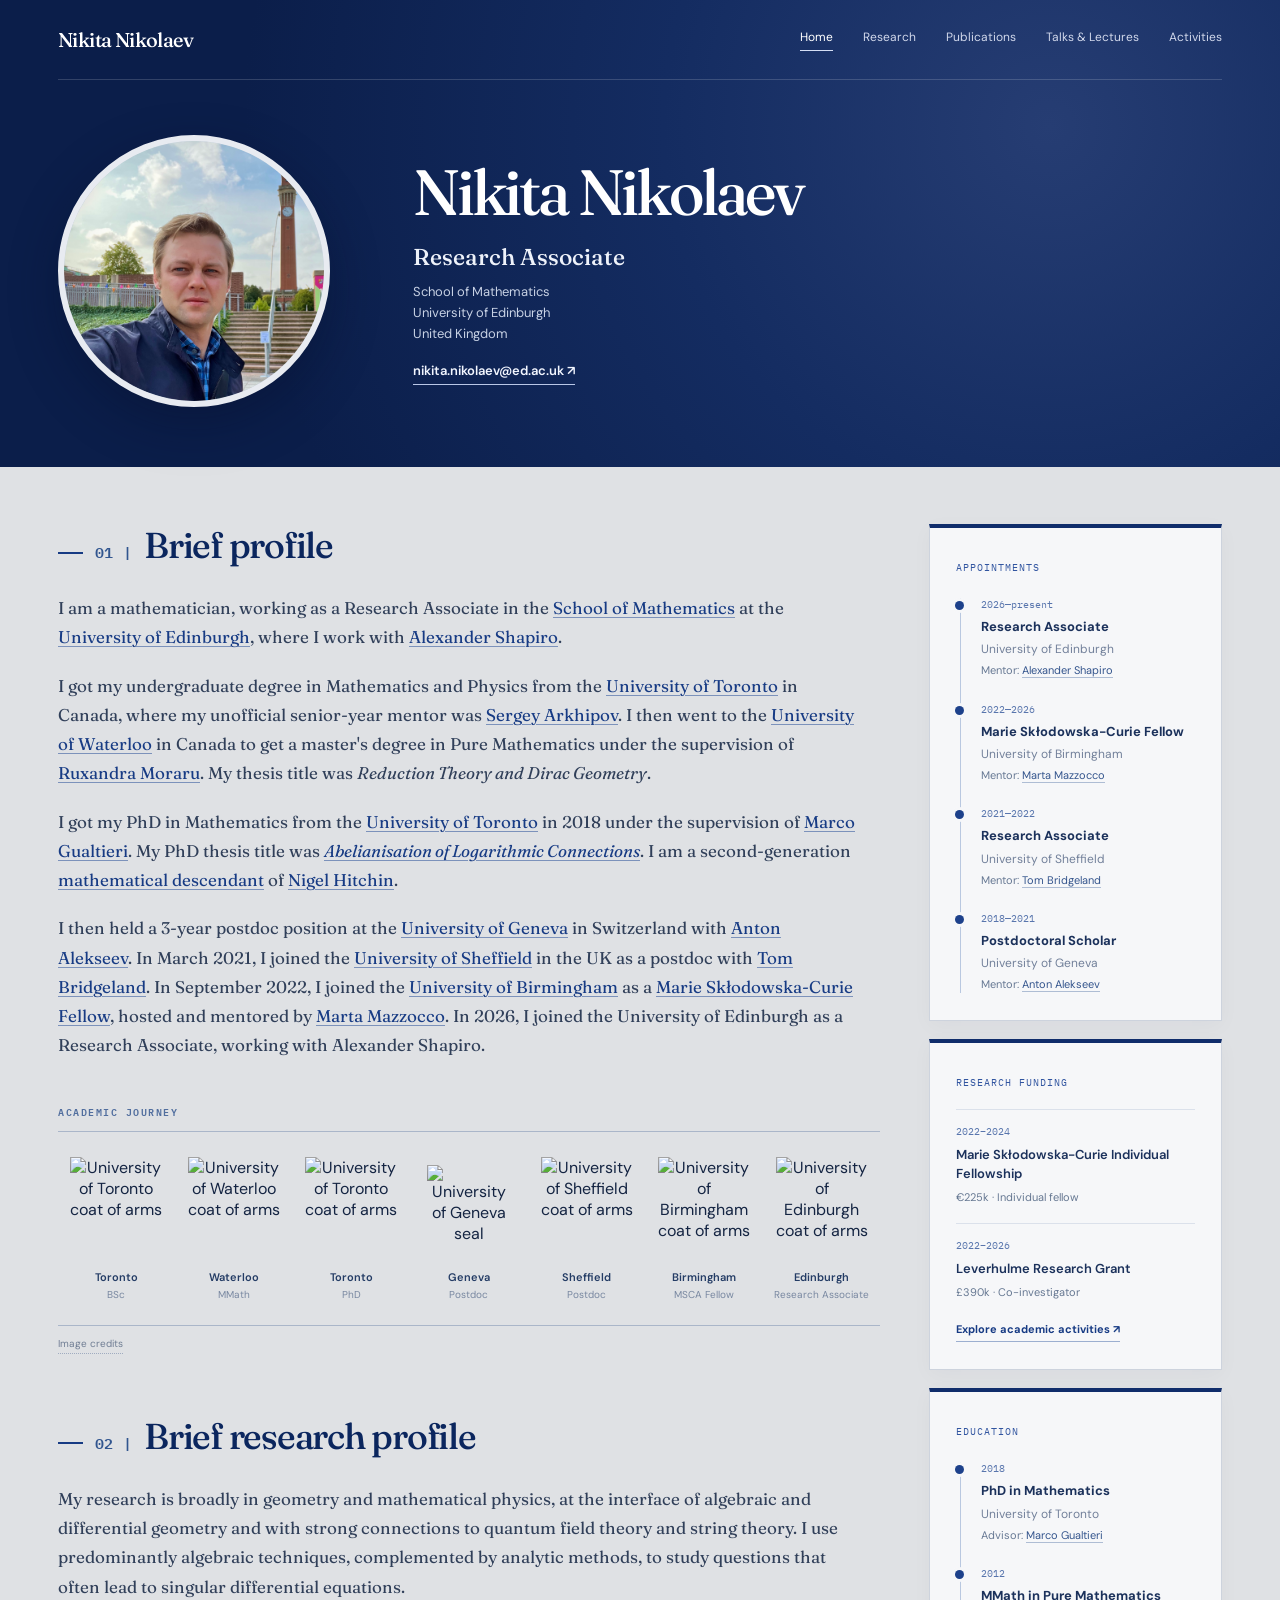
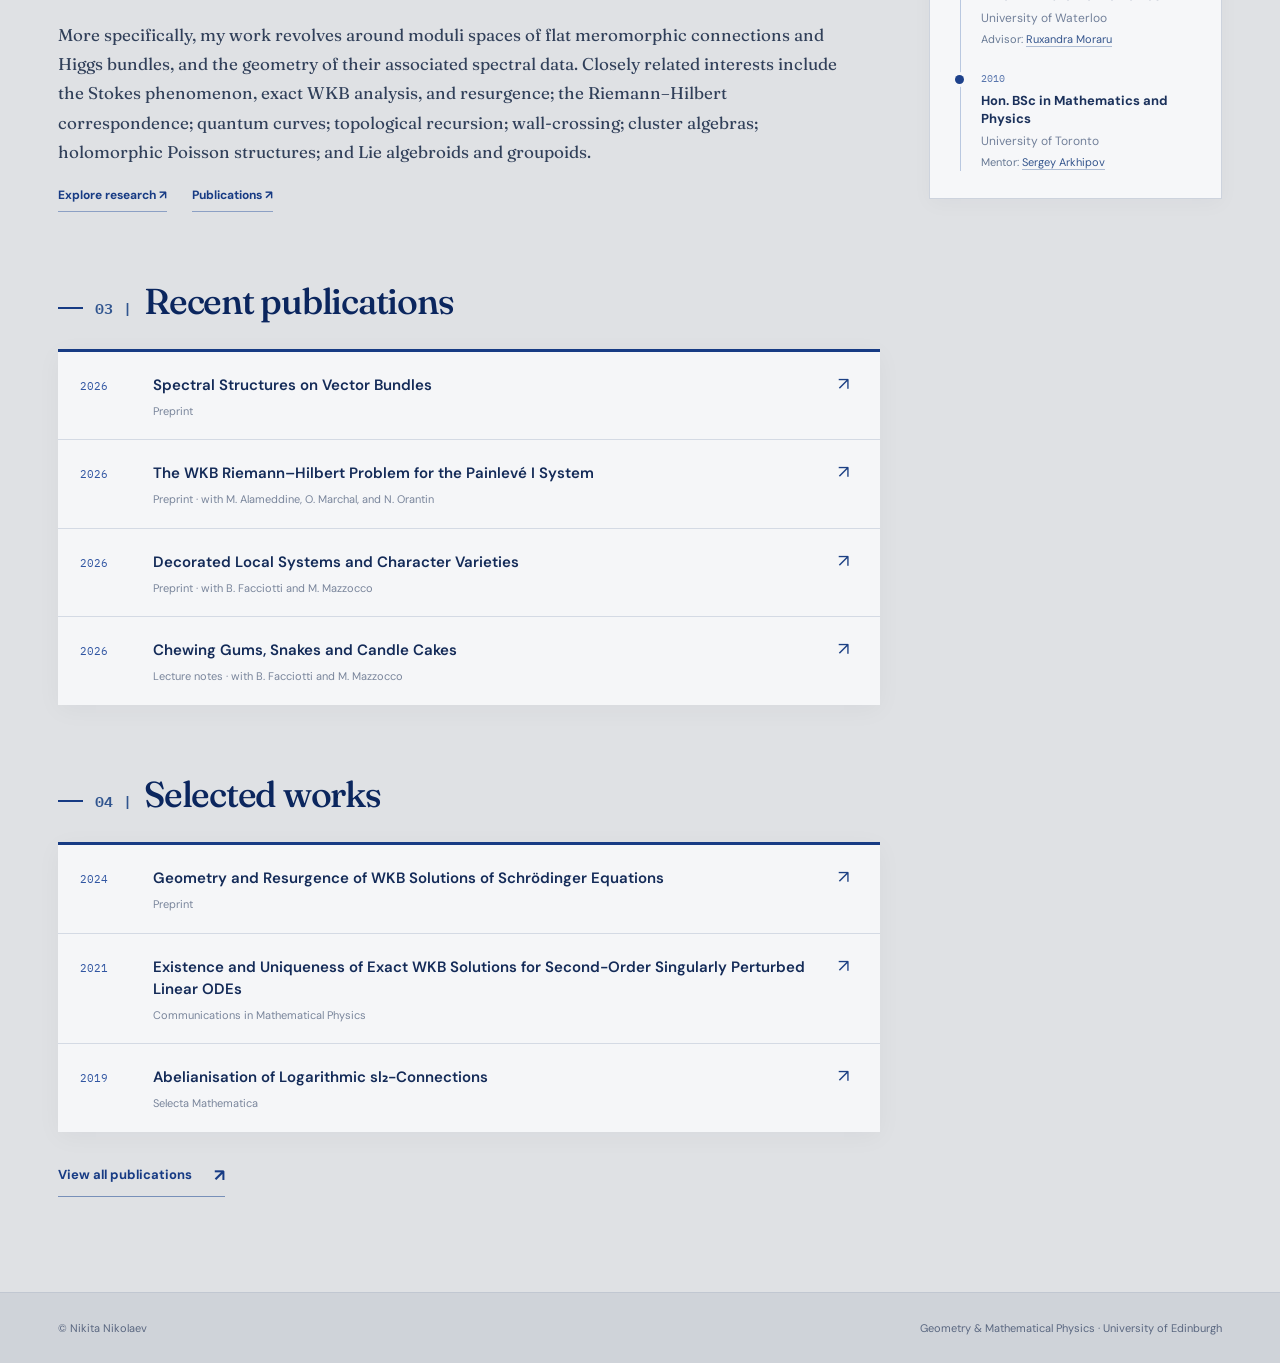
==== index.html @ dee27b9a "Publish academic website" ====
<!doctype html>
<html lang="en">
<head>
  <meta charset="utf-8">
  <meta name="viewport" content="width=device-width, initial-scale=1">
  <meta name="color-scheme" content="light">
  <title>Nikita Nikolaev — Mathematician</title>
  <meta name="description" content="Academic website of Nikita Nikolaev, mathematician at the University of Edinburgh. Research in geometry and mathematical physics.">
  <link rel="preconnect" href="https://fonts.googleapis.com">
  <link rel="preconnect" href="https://fonts.gstatic.com" crossorigin>
  <link href="https://fonts.googleapis.com/css2?family=DM+Sans:wght@400;500;600;700&family=Fraunces:opsz,wght@9..144,400;9..144,500;9..144,600&family=IBM+Plex+Mono:wght@400;500;700&family=Manrope:wght@400;500;600;700;800&display=swap" rel="stylesheet">
  <link rel="stylesheet" href="style.css">
</head>
<body>
  <main class="concept hybrid" id="hybrid">
    <div class="d-top">
      <div class="d-container">
        <header class="d-header">
          <a class="d-wordmark" href="index.html">Nikita Nikolaev</a>
          <nav aria-label="Main navigation">
            <a href="index.html" aria-current="page">Home</a>
            <a href="research.html">Research</a>
            <a href="publications.html">Publications</a>
            <a href="talks.html">Talks &amp; Lectures</a>
            <a href="activities.html">Activities</a>
          </nav>
        </header>
        <section class="d-hero" aria-labelledby="d-name">
          <div class="d-portrait">
            <img src="mugshot.png" alt="Portrait of Nikita Nikolaev" width="1280" height="1280">
          </div>
          <div class="d-identity">
            <h1 id="d-name">Nikita Nikolaev</h1>
            <p class="d-position">Research Associate</p>
            <div class="d-address">
              <span>School of Mathematics</span>
              <span>University of Edinburgh</span>
              <span>United Kingdom</span>
            </div>
            <a class="d-email" href="mailto:nikita.nikolaev@ed.ac.uk">nikita.nikolaev@ed.ac.uk ↗</a>
          </div>
        </section>
      </div>
    </div>
    <div class="d-container d-layout">
      <div class="d-primary">
        <section class="d-profile" id="d-profile">
          <h2 class="d-section-label d-title-label"><span class="d-title-index">01 |</span><span class="d-title-name">Brief profile</span></h2>
          <p>I am a mathematician, working as a Research Associate in the <a href="https://maths.ed.ac.uk/">School of Mathematics</a> at the <a href="https://www.ed.ac.uk/">University of Edinburgh</a>, where I work with <a href="https://sites.google.com/view/ashapiro">Alexander Shapiro</a>.</p>
          <p>I got my undergraduate degree in Mathematics and Physics from the <a href="https://www.math.toronto.edu/cms/">University of Toronto</a> in Canada, where my unofficial senior-year mentor was <a href="https://pure.au.dk/portal/en/persons/sergey-arkhipov(f30e650e-3098-4c1b-8d89-8fc51afe8250).html">Sergey Arkhipov</a>. I then went to the <a href="https://uwaterloo.ca/pure-mathematics/">University of Waterloo</a> in Canada to get a master's degree in Pure Mathematics under the supervision of <a href="https://www.math.uwaterloo.ca/~moraru/">Ruxandra Moraru</a>. My thesis title was <em>Reduction Theory and Dirac Geometry</em>.</p>
          <p>I got my PhD in Mathematics from the <a href="https://www.math.toronto.edu/cms/">University of Toronto</a> in 2018 under the supervision of <a href="https://www.math.toronto.edu/mgualt/">Marco Gualtieri</a>. My PhD thesis title was <a href="https://tspace.library.utoronto.ca/handle/1807/82983"><em>Abelianisation of Logarithmic Connections</em></a>. I am a second-generation <a href="https://www.mathgenealogy.org/id.php?id=228802">mathematical descendant</a> of <a href="https://en.wikipedia.org/wiki/Nigel_Hitchin">Nigel Hitchin</a>.</p>
          <p>I then held a 3-year postdoc position at the <a href="https://www.unige.ch/math/en">University of Geneva</a> in Switzerland with <a href="https://en.wikipedia.org/wiki/Anton_Alekseev_(mathematician)">Anton Alekseev</a>. In March 2021, I joined the <a href="https://sites.google.com/sheffield.ac.uk/agmp">University of Sheffield</a> in the UK as a postdoc with <a href="https://www.sheffield.ac.uk/maths/people/academic/tom-bridgeland-frs">Tom Bridgeland</a>. In September 2022, I joined the <a href="https://www.birmingham.ac.uk/">University of Birmingham</a> as a <a href="https://marie-sklodowska-curie-actions.ec.europa.eu/actions/postdoctoral-fellowships">Marie Skłodowska-Curie Fellow</a>, hosted and mentored by <a href="https://www.birmingham.ac.uk/staff/profiles/maths/mazzocco-marta.aspx">Marta Mazzocco</a>. In 2026, I joined the University of Edinburgh as a Research Associate, working with Alexander Shapiro.</p>
        </section>
        <section class="d-affiliation-journey" aria-label="Universities throughout my academic career">
          <p class="d-affiliation-kicker">ACADEMIC JOURNEY</p>
          <div class="d-affiliation-crests">
            <a href="https://www.utoronto.ca/" target="_blank" rel="noopener noreferrer" title="University of Toronto — undergraduate degree">
              <span class="d-crest-art"><img src="crests/toronto.png" alt="University of Toronto coat of arms" loading="lazy"></span><span class="d-crest-name">Toronto</span><span class="d-crest-role">BSc</span>
            </a>
            <a href="https://uwaterloo.ca/" target="_blank" rel="noopener noreferrer" title="University of Waterloo — master's degree">
              <span class="d-crest-art"><img src="crests/waterloo.png" alt="University of Waterloo coat of arms" loading="lazy"></span><span class="d-crest-name">Waterloo</span><span class="d-crest-role">MMath</span>
            </a>
            <a href="https://www.utoronto.ca/" target="_blank" rel="noopener noreferrer" title="University of Toronto — PhD">
              <span class="d-crest-art"><img src="crests/toronto.png" alt="University of Toronto coat of arms" loading="lazy"></span><span class="d-crest-name">Toronto</span><span class="d-crest-role">PhD</span>
            </a>
            <a href="https://www.unige.ch/" target="_blank" rel="noopener noreferrer" title="University of Geneva — postdoctoral research">
              <span class="d-crest-art d-crest-geneva"><img src="crests/geneva.svg" alt="University of Geneva seal" loading="lazy"></span><span class="d-crest-name">Geneva</span><span class="d-crest-role">Postdoc</span>
            </a>
            <a href="https://www.sheffield.ac.uk/" target="_blank" rel="noopener noreferrer" title="University of Sheffield — postdoctoral research">
              <span class="d-crest-art"><img src="crests/sheffield.svg" alt="University of Sheffield coat of arms" loading="lazy"></span><span class="d-crest-name">Sheffield</span><span class="d-crest-role">Postdoc</span>
            </a>
            <a href="https://www.birmingham.ac.uk/" target="_blank" rel="noopener noreferrer" title="University of Birmingham — Marie Skłodowska-Curie Fellowship">
              <span class="d-crest-art"><img src="crests/birmingham.svg" alt="University of Birmingham coat of arms" loading="lazy"></span><span class="d-crest-name">Birmingham</span><span class="d-crest-role">MSCA Fellow</span>
            </a>
            <a href="https://www.ed.ac.uk/" target="_blank" rel="noopener noreferrer" title="University of Edinburgh — Research Associate">
              <span class="d-crest-art"><img src="crests/edinburgh.svg" alt="University of Edinburgh coat of arms" loading="lazy"></span><span class="d-crest-name">Edinburgh</span><span class="d-crest-role">Research Associate</span>
            </a>
          </div>
          <details class="d-crest-credits"><summary>Image credits</summary>
            <p>Toronto: <a href="https://xingyul.github.io/">source</a>; Waterloo: <a href="https://commons.wikimedia.org/wiki/File:Waterloo_crest.png">Lupin, CC BY-SA 3.0</a>; Geneva: <a href="https://commons.wikimedia.org/wiki/File:Uni_GE_logo.svg">University of Geneva logo</a>; Sheffield: <a href="https://commons.wikimedia.org/wiki/File:Coat_of_arms_of_the_University_of_Sheffield.svg">Chanpeter, CC BY-SA 4.0</a>; Birmingham: <a href="https://commons.wikimedia.org/wiki/File:Shield_of_the_University_of_Birmingham.svg">Shadowssettle, CC BY-SA 4.0</a>; Edinburgh: <a href="https://commons.wikimedia.org/wiki/File:University_of_Edinburgh_arms.svg">Hogweard, public domain</a>. The Geneva wordmark is cropped to display its seal.</p>
          </details>
        </section>
        <section class="d-profile d-profile-research" aria-label="Brief research profile">
          <h2 class="d-section-label d-title-label"><span class="d-title-index">02 |</span><span class="d-title-name">Brief research profile</span></h2>
          <p>My research is broadly in geometry and mathematical physics, at the interface of algebraic and differential geometry and with strong connections to quantum field theory and string theory. I use predominantly algebraic techniques, complemented by analytic methods, to study questions that often lead to singular differential equations.</p>
          <p>More specifically, my work revolves around moduli spaces of flat meromorphic connections and Higgs bundles, and the geometry of their associated spectral data. Closely related interests include the Stokes phenomenon, exact WKB analysis, and resurgence; the Riemann–Hilbert correspondence; quantum curves; topological recursion; wall-crossing; cluster algebras; holomorphic Poisson structures; and Lie algebroids and groupoids.</p>
          <div class="d-profile-links">
            <a href="research.html">Explore research <span aria-hidden="true">↗</span></a>
            <a href="publications.html">Publications <span aria-hidden="true">↗</span></a>
          </div>
        </section>
        <section id="d-recent" class="d-work">
          <h2 class="d-section-label d-title-label"><span class="d-title-index">03 |</span><span class="d-title-name">Recent publications</span></h2>
          <div class="d-paper-list">
            <a href="https://arxiv.org/abs/2610.38972" target="_blank" rel="noopener noreferrer">
              <time>2026</time>
              <div><strong>Spectral Structures on Vector Bundles</strong><small>Preprint</small></div>
              <span class="d-arrow">↗</span>
            </a>
            <a href="https://arxiv.org/abs/2610.20123" target="_blank" rel="noopener noreferrer">
              <time>2026</time>
              <div><strong>The WKB Riemann–Hilbert Problem for the Painlevé I System</strong><small>Preprint · with M. Alameddine, O. Marchal, and N. Orantin</small></div>
              <span class="d-arrow">↗</span>
            </a>
            <a href="https://arxiv.org/abs/2603.18842" target="_blank" rel="noopener noreferrer">
              <time>2026</time>
              <div><strong>Decorated Local Systems and Character Varieties</strong><small>Preprint · with B. Facciotti and M. Mazzocco</small></div>
              <span class="d-arrow">↗</span>
            </a>
            <a href="https://arxiv.org/abs/2605.12572" target="_blank" rel="noopener noreferrer">
              <time>2026</time>
              <div><strong>Chewing Gums, Snakes and Candle Cakes</strong><small>Lecture notes · with B. Facciotti and M. Mazzocco</small></div>
              <span class="d-arrow">↗</span>
            </a>
          </div>
        </section>
        <section id="d-work" class="d-work d-work-selected">
          <h2 class="d-section-label d-title-label"><span class="d-title-index">04 |</span><span class="d-title-name">Selected works</span></h2>
          <div class="d-paper-list">
            <a href="https://arxiv.org/abs/2410.17224" target="_blank" rel="noopener noreferrer">
              <time>2024</time>
              <div><strong>Geometry and Resurgence of WKB Solutions of Schrödinger Equations</strong><small>Preprint</small></div>
              <span class="d-arrow">↗</span>
            </a>
            <a href="https://arxiv.org/abs/2106.10248" target="_blank" rel="noopener noreferrer">
              <time>2021</time>
              <div><strong>Existence and Uniqueness of Exact WKB Solutions for Second-Order Singularly Perturbed Linear ODEs</strong><small>Communications in Mathematical Physics</small></div>
              <span class="d-arrow">↗</span>
            </a>
            <a href="https://arxiv.org/abs/1902.03384" target="_blank" rel="noopener noreferrer">
              <time>2019</time>
              <div><strong>Abelianisation of Logarithmic sl₂-Connections</strong><small>Selecta Mathematica</small></div>
              <span class="d-arrow">↗</span>
            </a>
          </div>
          <a class="d-all-papers" href="publications.html">View all publications <span aria-hidden="true">↗</span></a>
        </section>
      </div>
      <aside class="d-aside" aria-label="Academic information">
        <div class="d-aside-panel">
          <span class="d-panel-label">APPOINTMENTS</span>
          <div class="d-timeline">
            <div><time>2026—present</time><strong>Research Associate</strong><p>University of Edinburgh</p><p>Mentor: <a href="https://sites.google.com/view/ashapiro" target="_blank" rel="noopener noreferrer">Alexander Shapiro</a></p></div>
            <div><time>2022—2026</time><strong>Marie Skłodowska-Curie Fellow</strong><p>University of Birmingham</p><p>Mentor: <a href="https://www.birmingham.ac.uk/staff/profiles/maths/mazzocco-marta.aspx" target="_blank" rel="noopener noreferrer">Marta Mazzocco</a></p></div>
            <div><time>2021—2022</time><strong>Research Associate</strong><p>University of Sheffield</p><p>Mentor: <a href="https://www.sheffield.ac.uk/maths/people/academic/tom-bridgeland-frs" target="_blank" rel="noopener noreferrer">Tom Bridgeland</a></p></div>
            <div><time>2018—2021</time><strong>Postdoctoral Scholar</strong><p>University of Geneva</p><p>Mentor: <a href="https://en.wikipedia.org/wiki/Anton_Alekseev_(mathematician)" target="_blank" rel="noopener noreferrer">Anton Alekseev</a></p></div>
          </div>
        </div>
        <div class="d-aside-panel d-home-funding">
          <span class="d-panel-label">RESEARCH FUNDING</span>
          <div class="d-home-funding-item"><time>2022–2024</time><strong>Marie Skłodowska-Curie Individual Fellowship</strong><p>€225k · Individual fellow</p></div>
          <div class="d-home-funding-item"><time>2022–2026</time><strong>Leverhulme Research Grant</strong><p>£390k · Co-investigator</p></div>
          <a class="d-home-funding-more" href="activities.html#research-funding">Explore academic activities <span aria-hidden="true">↗</span></a>
        </div>
        <div class="d-aside-panel">
          <span class="d-panel-label">EDUCATION</span>
          <div class="d-timeline">
            <div><time>2018</time><strong>PhD in Mathematics</strong><p>University of Toronto</p><p>Advisor: <a href="https://www.math.toronto.edu/mgualt/" target="_blank" rel="noopener noreferrer">Marco Gualtieri</a></p></div>
            <div><time>2012</time><strong>MMath in Pure Mathematics</strong><p>University of Waterloo</p><p>Advisor: <a href="https://www.math.uwaterloo.ca/~moraru/" target="_blank" rel="noopener noreferrer">Ruxandra Moraru</a></p></div>
            <div><time>2010</time><strong>Hon. BSc in Mathematics and Physics</strong><p>University of Toronto</p><p>Mentor: <a href="https://pure.au.dk/portal/en/persons/sergey-arkhipov(f30e650e-3098-4c1b-8d89-8fc51afe8250).html" target="_blank" rel="noopener noreferrer">Sergey Arkhipov</a></p></div>
          </div>
        </div>
      </aside>
    </div>
    <footer class="d-footer"><div class="d-container"><span>© Nikita Nikolaev</span><span>Geometry &amp; Mathematical Physics · University of Edinburgh</span></div></footer>
  </main>


</body>
</html>
---- style.css ----
:root { color-scheme: light; }
*, *::before, *::after { box-sizing: border-box; }
html { scroll-behavior: smooth; }
body { margin: 0; color: #20262b; background: #131921; font-family: 'DM Sans', Arial, sans-serif; -webkit-font-smoothing: antialiased; }
a { color: inherit; }
button { font: inherit; }
[hidden] { display: none !important; }
.concept { min-height: 100vh; }

/* Academic website: deep navy and cool grey, with a research-led layout and sidebar. */
.hybrid { background: #dfe1e4; color: #142442; font-family: 'DM Sans', Arial, sans-serif; }
.d-container { max-width: 1330px; padding: 0 58px; margin: 0 auto; }
.d-top { color: #fff; background: radial-gradient(circle at 82% 27%, #263d73 0%, #142c61 35%, #0b1e4a 73%); }
.d-header { display: flex; align-items: center; justify-content: space-between; min-height: 80px; gap: 22px; border-bottom: 1px solid #ffffff29; }
.d-wordmark { font: 500 20px 'Fraunces', Georgia, serif; letter-spacing: -.03em; text-decoration: none; }
.d-header nav { display: flex; gap: 30px; }
.d-header nav a { text-decoration: none; color: #d1d8eb; font-size: 12px; }
.d-header nav a:hover { color: #fff; }
.d-header nav a[aria-current="page"] { color: #fff; border-bottom: 1px solid #d5dff5; padding-bottom: 5px; }
.d-hero { display: grid; grid-template-columns: 285px minmax(0,1fr); align-items: center; gap: 70px; padding: 55px 0 60px; min-height: 385px; }
.d-portrait { width: 272px; height: 272px; border-radius: 50%; border: 6px solid #e8ebf1; overflow: hidden; background: #c9d4df; box-shadow: 0 18px 48px #050e2a5c; }
.d-portrait img { display: block; width: 100%; height: 100%; object-fit: cover; }
.d-overline { color: #b9c9e7; font: 10px 'IBM Plex Mono', monospace; letter-spacing: .18em; }
.d-identity h1 { font: 500 clamp(43px, 5vw, 66px)/1.1 'Fraunces', Georgia, serif; letter-spacing: -.05em; margin: 0 0 16px; color: #fff; }
.d-position { font: 500 23px 'Fraunces', Georgia, serif; margin: 0 0 12px; color: #eef2fa; }
.d-address { display: flex; flex-direction: column; gap: 4px; color: #c7d1e4; font-size: 13px; }
.d-email { display: inline-block; margin-top: 20px; color: #f2f6ff; text-decoration: none; border-bottom: 1px solid #b9c7e7; padding-bottom: 5px; font-size: 13px; font-weight: 600; }
.d-email:hover { color: white; border-color: white; }
.d-layout { display: grid; grid-template-columns: minmax(0,1fr) 293px; gap: 49px; padding-top: 57px; padding-bottom: 95px; }
.d-primary { min-width: 0; }
.d-section-label { display: flex; align-items: center; gap: 12px; font: 11px 'IBM Plex Mono', monospace; color: #173b84; letter-spacing: .13em; }
.d-section-label::before { content: ''; display: block; height: 2px; width: 24px; background: #173b84; }
.hybrid .d-section-label.d-title-label { align-items: baseline; gap: 12px; color: #0b265e; letter-spacing: normal; margin: 0 0 26px; }
.hybrid .d-section-label.d-title-label::before { flex: none; align-self: center; width: 25px; height: 2px; transform: translateY(7px); }
.d-title-label .d-title-index { flex: none; color: #31558f; font: 600 15px/1.3 'IBM Plex Mono', monospace; letter-spacing: .02em; white-space: nowrap; }
.d-title-label .d-title-name { color: #0b265e; font: 500 clamp(27px, 2.9vw, 36px)/1.2 'Fraunces', Georgia, serif; letter-spacing: -.035em; }
.d-profile p { color: #303f59; max-width: 800px; font: 400 17px/1.72 'Fraunces', Georgia, serif; margin: 19px 0; }
.d-profile p:last-child { margin-bottom: 57px; }
.d-profile a { color: #173b84; text-decoration-color: #7c92bb; text-decoration-thickness: 1px; text-underline-offset: 3px; }
.d-profile a:hover { color: #0a2258; text-decoration-color: #0a2258; }
.d-profile-research { margin-top: 16px; }
.d-profile-links { display: flex; flex-wrap: wrap; gap: 9px 25px; margin-top: 18px; }
.d-profile-links a { font: 700 12px/1.7 'DM Sans', sans-serif; color: #173b84; text-decoration: none; border-bottom: 1px solid #8ca0c4; padding-bottom: 5px; }
.d-profile-links a:hover { border-color: #173b84; }
.d-affiliation-journey { margin: -12px 0 61px; }
.d-affiliation-kicker { margin: 0 0 12px; color: #516e9e; font: 600 10px/1.5 'IBM Plex Mono', monospace; letter-spacing: .15em; }
.d-affiliation-crests { display: grid; grid-template-columns: repeat(7,minmax(0,1fr)); gap: 5px; padding: 20px 2px 18px; background: transparent; border-top: 1px solid #aab6c9; border-bottom: 1px solid #aab6c9; }
.d-affiliation-crests > a { min-width: 0; display: flex; flex-direction: column; align-items: center; text-align: center; gap: 3px; text-decoration: none; padding: 0 3px 5px; border-radius: 4px; }
.d-affiliation-crests > a:hover, .d-affiliation-crests > a:focus-visible { background: #cbd5e4; outline-offset: 2px; }
.d-crest-art { display: flex; width: 100%; height: 110px; justify-content: center; align-items: center; }
.d-crest-art img { display: block; width: 100%; max-width: 92px; height: 101px; object-fit: contain; }
.d-crest-geneva img { width: 84px; height: 84px; }
.d-crest-name { margin-top: 5px; color: #243c65; font: 600 11px/1.35 'DM Sans', sans-serif; }
.d-crest-role { color: #7887a0; font: 10px/1.4 'DM Sans', sans-serif; }
.d-crest-credits { margin-top: 10px; color: #6f7d93; font: 10px/1.65 'DM Sans', sans-serif; }
.d-crest-credits summary { display: inline-block; cursor: pointer; border-bottom: 1px dotted #a0acc0; }
.d-crest-credits p { margin: 8px 0 0; }
.d-crest-credits a { color: #31558f; }
.d-research-profile { background: #f0f2f5; border-left: 3px solid #183b82; padding: 29px 32px 30px; margin-bottom: 60px; }
.d-research-profile .d-section-label::before { width: 0; }
.d-research-profile h2 { color: #0b265e; font: 500 31px/1.25 'Fraunces', Georgia, serif; letter-spacing: -.028em; margin: 15px 0 18px; }
.d-research-profile p { color: #42516b; font: 14px/1.85 'DM Sans', Arial, sans-serif; margin: 0 0 14px; }
.d-research-profile p:last-child { margin-bottom: 0; }
.d-research h2, .d-work h2 { color: #0b265e; font: 500 clamp(31px, 3vw, 43px)/1.2 'Fraunces', Georgia, serif; letter-spacing: -.035em; margin: 15px 0 25px; }
.d-research-grid { display: grid; grid-template-columns: repeat(3,minmax(0,1fr)); gap: 11px; }
.d-research-grid article { color: #f8faff; background: linear-gradient(145deg, #122c63, #0e2050); min-height: 245px; padding: 24px 19px; border: 1px solid #4c6191; box-shadow: 0 3px 9px #14294c0b; }
.d-research-grid article > span { color: #b2c8f3; font: 10px 'IBM Plex Mono', monospace; letter-spacing: .02em; }
.d-research-grid h3 { font: 600 19px/1.33 'Manrope', Arial, sans-serif; letter-spacing: -.04em; margin: 32px 0 12px; }
.d-research-grid p { font: 12px/1.7 'DM Sans', sans-serif; color: #c5cfe1; margin: 0; }
.d-subject-cloud { margin-top: 20px; background: #152858; box-shadow: 0 4px 18px #14294c12; }
.d-subject-cloud img { width: 100%; height: auto; display: block; }
.d-work { margin-top: 68px; }
.d-paper-list { background: #f5f6f8; border-top: 3px solid #173b84; box-shadow: 0 5px 24px #0818340a; }
.d-paper-list a { display: grid; grid-template-columns: 58px minmax(0,1fr) 20px; align-items: baseline; gap: 15px; text-decoration: none; border-bottom: 1px solid #d4dae4; padding: 20px 22px; }
.d-paper-list a:last-child { border-bottom: 0; }
.d-paper-list a:hover { background: #eaf0fa; }
.d-paper-list time { color: #3156a2; font: 11px 'IBM Plex Mono', monospace; }
.d-paper-list strong { display: block; color: #142b58; font: 600 15px/1.47 'DM Sans', sans-serif; }
.d-paper-list small { display: block; color: #79859b; font-size: 11px; margin-top: 7px; line-height: 1.5; }
.d-paper-list .d-arrow { color: #1c4084; font-size: 18px; }
.d-all-papers { display: inline-flex; gap: 22px; align-items: center; margin-top: 22px; color: #173b84; font-size: 13px; font-weight: 700; text-decoration: none; padding: 10px 0; border-bottom: 1px solid #7890b9; }
.d-all-papers:hover { color: #071d51; border-color: #071d51; }
.d-all-papers span { font-size: 17px; }
.d-aside { align-self: start; display: flex; flex-direction: column; gap: 18px; }
.d-aside-panel { background: #f6f7f9; border: 1px solid #cdd3dd; border-top: 4px solid #102d6b; padding: 27px 26px; box-shadow: 0 5px 20px #152b4d08; }
.d-panel-label { color: #3155a0; font: 10px 'IBM Plex Mono', monospace; letter-spacing: .1em; }
.d-aside-panel h3 { font-size: 19px; line-height: 1.3; letter-spacing: -.04em; color: #102b64; margin: 16px 0 9px; }
.d-aside-panel > p { color: #64718a; font-size: 12px; line-height: 1.7; margin: 0; }
.d-panel-foot { display: block; color: #516990; font: 11px 'IBM Plex Mono', monospace; margin-top: 22px; }
.d-timeline { margin: 22px 0 0 4px; border-left: 1px solid #b9c8e0; padding-left: 20px; }
.d-timeline > div { position: relative; margin: 0 0 24px; }
.d-timeline > div:last-child { margin-bottom: 0; }
.d-timeline > div::before { content: ''; position: absolute; top: 3px; left: -26px; width: 9px; height: 9px; border-radius: 50%; background: #1d418b; box-shadow: 0 0 0 3px #f6f7f9; }
.d-timeline time { display: block; color: #5875ad; font: 10px 'IBM Plex Mono', monospace; margin-bottom: 7px; }
.d-timeline strong { color: #1b315b; display: block; font-size: 13px; line-height: 1.4; }
.d-timeline p { margin: 4px 0 0; font-size: 12px; color: #72809a; line-height: 1.5; }
.d-timeline p + p { font-size: 11px; color: #677994; }
.d-timeline p a { color: #34558d; text-decoration: none; border-bottom: 1px solid #aebdd4; }
.d-timeline p a:hover { color: #173b84; border-color: #173b84; }
.d-degree-honour { font-weight: 400; color: #6b7c98; }
.d-qualification { margin-top: 20px; }
.d-qualification strong, .d-qualification span { display: block; }
.d-qualification strong { font-size: 13px; color: #1b315b; line-height: 1.4; }
.d-qualification span { margin-top: 4px; color: #73809a; font-size: 12px; line-height: 1.5; }
.d-footer { background: #cfd3d9; border-top: 1px solid #c1c7d1; color: #5a6780; font-size: 11px; padding: 28px 0; }
.d-footer .d-container { display: flex; justify-content: space-between; gap: 20px; }
.d-footer a { text-decoration: none; color: #294673; }
.d-footer a:hover { text-decoration: underline; }

/* Academic activities: grants and the organisational work behind the research community. */
.d-home-funding-item { border-top: 1px solid #dbe1eb; margin-top: 18px; padding-top: 14px; }
.d-home-funding-item time { display: block; color: #5875ad; font: 10px/1.5 'IBM Plex Mono', monospace; margin-bottom: 6px; }
.d-home-funding-item strong { display: block; color: #1b315b; font: 600 13px/1.5 'DM Sans', sans-serif; }
.d-home-funding-item p { margin: 5px 0 0; color: #667892; font: 11px/1.5 'DM Sans', sans-serif; }
.d-home-funding-more { display: inline-block; color: #173b84; font: 700 11px/1.65 'DM Sans', sans-serif; text-decoration: none; border-bottom: 1px solid #9cafd0; margin-top: 20px; padding-bottom: 3px; }
.d-home-funding-more:hover { border-color: #173b84; }
.d-activities-layout { align-items: start; }
.d-act-section { scroll-margin-top: 30px; }
.d-act-section + .d-act-section { margin-top: 77px; }
.d-act-grants { display: grid; grid-template-columns: repeat(2,minmax(0,1fr)); gap: 17px; }
.d-act-grant { display: flex; flex-direction: column; min-width: 0; min-height: 320px; padding: 27px 27px 23px; background: #f5f6f8; border-top: 4px solid #173b84; box-shadow: 0 5px 24px #0818340a; }
.d-act-grant-kicker { display: flex; flex-wrap: wrap; justify-content: space-between; gap: 8px 12px; color: #5b75a1; font: 10px/1.5 'IBM Plex Mono', monospace; letter-spacing: .02em; }
.d-act-grant-kicker span { font-size: 9px; letter-spacing: .08em; }
.d-act-grant h3 { margin: 27px 0 8px; color: #132e67; font: 500 clamp(23px,2.2vw,27px)/1.24 'Fraunces', Georgia, serif; letter-spacing: -.03em; }
.d-act-grant-role { color: #69809e; margin: 0 0 19px; font: 12px/1.6 'DM Sans', sans-serif; }
.d-act-grant-project { margin: 0 0 24px; color: #344967; font: 16px/1.5 'Fraunces', Georgia, serif; }
.d-act-grant-bottom { margin-top: auto; padding-top: 17px; border-top: 1px solid #d7deea; display: flex; align-items: baseline; justify-content: space-between; gap: 10px; }
.d-act-grant-bottom strong { font: 500 31px/1 'Fraunces', Georgia, serif; letter-spacing: -.04em; color: #142f69; }
.d-act-grant-bottom a { color: #244c90; text-decoration: none; border-bottom: 1px solid #a8bad6; font: 700 11px/1.5 'DM Sans', sans-serif; padding-bottom: 4px; }
.d-act-grant-bottom a:hover { border-color: #244c90; }
.d-act-funding-note { color: #7a879a; font: 11px/1.65 'DM Sans', sans-serif; margin: 13px 0 0; }
.d-act-earlier { margin-top: 34px; }
.d-act-earlier h3, .d-act-group-heading h3 { color: #183b7a; font: 500 25px/1.3 'Fraunces', Georgia, serif; letter-spacing: -.03em; margin: 0; }
.d-act-early-row { display: grid; grid-template-columns: 50px minmax(0,1fr) auto; align-items: start; gap: 17px; padding: 17px 0; border-bottom: 1px solid #cbd3df; }
.d-act-early-row:first-of-type { margin-top: 13px; border-top: 1px solid #cbd3df; }
.d-act-early-row time, .d-act-early-row > span { color: #4770a7; font: 11px/1.6 'IBM Plex Mono', monospace; }
.d-act-early-row strong { color: #233f6b; font: 600 13px/1.55 'DM Sans', sans-serif; }
.d-act-early-row p { color: #677890; font: 12px/1.65 'DM Sans', sans-serif; margin: 5px 0 0; }
.d-act-group { margin-top: 28px; }
.d-act-group + .d-act-group { margin-top: 51px; }
.d-act-group-heading { display: flex; justify-content: space-between; align-items: baseline; gap: 15px; margin: 0 0 16px; }
.d-act-group-heading > span { flex: none; color: #7a899f; font: 10px/1.5 'IBM Plex Mono', monospace; letter-spacing: .07em; }
.d-act-event-list { border-top: 3px solid #173b84; background: #f5f6f8; box-shadow: 0 5px 24px #0818340a; }
.d-act-event { display: grid; grid-template-columns: 55px minmax(0,1fr) auto; gap: 16px; align-items: baseline; padding: 21px 23px; border-bottom: 1px solid #d7dce5; }
.d-act-event:last-child { border-bottom: 0; }
.d-act-event > time { color: #3156a2; font: 11px/1.55 'IBM Plex Mono', monospace; white-space: nowrap; }
.d-act-event h4 { margin: 0 0 6px; color: #142e62; font: 500 19px/1.35 'Fraunces', Georgia, serif; letter-spacing: -.025em; }
.d-act-event p { margin: 0; color: #50637f; font: 12px/1.7 'DM Sans', sans-serif; }
.d-act-event small { display: block; margin-top: 5px; color: #79879d; font: 11px/1.6 'DM Sans', sans-serif; }
.d-act-event a { flex: none; color: #31558f; font: 700 11px/1.5 'DM Sans', sans-serif; text-decoration: none; border-bottom: 1px solid #a9b8ce; padding-bottom: 3px; white-space: nowrap; }
.d-act-event a:hover { color: #102f6d; border-color: #102f6d; }
.d-act-mentor-feature { background: linear-gradient(135deg,#173c7a,#10285d); color: #f1f5ff; padding: 27px 30px 29px; border-top: 3px solid #8099c5; }
.d-act-mentor-kicker { display: flex; justify-content: space-between; gap: 10px; color: #b7caec; font: 10px/1.6 'IBM Plex Mono',monospace; letter-spacing: .07em; }
.d-act-mentor-feature h4 { margin: 26px 0 6px; font: 500 28px/1.25 'Fraunces',Georgia,serif; letter-spacing: -.035em; }
.d-act-mentor-feature p { color: #bdcbea; font: 12px/1.65 'DM Sans',sans-serif; margin: 0; }
.d-act-mentor-feature .d-act-mentor-thesis { color: #f1f4fb; font: 17px/1.55 'Fraunces',Georgia,serif; margin: 16px 0 0; max-width: 680px; }
.d-act-following-list { margin-top: 12px; }
.d-act-film-grid { display: grid; grid-template-columns: repeat(2,minmax(0,1fr)); gap: 16px; }
.d-act-film { display: flex; flex-direction: column; background: #f5f6f8; border-top: 4px solid #173b84; min-height: 275px; min-width: 0; padding: 24px 25px; box-shadow: 0 5px 24px #0818340a; }
.d-act-film-top { display: flex; flex-wrap: wrap; align-items: baseline; justify-content: space-between; gap: 8px; color: #627ca7; font: 10px/1.55 'IBM Plex Mono',monospace; }
.d-act-film-top span { color: #31558f; font-weight: 700; letter-spacing: .07em; }
.d-act-film h4 { color: #102e69; font: italic 500 23px/1.3 'Fraunces',Georgia,serif; letter-spacing: -.025em; margin: 25px 0 9px; }
.d-act-film p { color: #697994; font: 12px/1.65 'DM Sans',sans-serif; margin: 0 0 23px; }
.d-act-film a { color: #244c90; font: 700 11px/1.6 'DM Sans',sans-serif; text-decoration: none; border-bottom: 1px solid #a8bad6; padding-bottom: 3px; margin-top: auto; align-self: flex-start; }
.d-act-film a:hover { border-color: #244c90; }

/* Publications: the same visual identity, with a more bibliographic reading rhythm. */
.d-page-hero { padding: 62px 0 73px; max-width: 820px; }
.d-page-hero .d-overline { display: block; margin: 0 0 14px; }
.d-page-hero h1 { font: 500 clamp(49px, 5.6vw, 79px)/1.07 'Fraunces', Georgia, serif; letter-spacing: -.052em; color: #fff; margin: 0 0 22px; }
.d-page-hero p:last-child { font: 17px/1.7 'DM Sans', sans-serif; color: #ccd8ec; max-width: 640px; margin: 0; }
.d-pub-toc { display: flex; flex-wrap: wrap; align-items: baseline; gap: 8px 19px; margin: 2px 0 0; font: 12px/1.75 'IBM Plex Mono', monospace; }
.d-pub-toc > span { color: #9cb2db; }
.d-pub-toc a { color: #f0f5ff; text-decoration: none; border-bottom: 1px solid #6a85b5; transition: border-color .15s ease, color .15s ease; }
.d-pub-toc a:hover { color: #fff; border-bottom-color: #f0f5ff; }
.d-pub-toc a:focus-visible { outline: 2px solid #f0f5ff; outline-offset: 4px; }
.d-period { color: #a8bde9; }
.d-pub-layout { display: grid; grid-template-columns: minmax(0, 1fr) 260px; gap: 61px; padding-top: 66px; padding-bottom: 103px; }
.d-pub-main { min-width: 0; }
.d-pub-section { scroll-margin-top: 30px; }
.d-pub-section h2 { color: #0b265e; font: 500 clamp(30px, 3vw, 41px)/1.2 'Fraunces', Georgia, serif; letter-spacing: -.035em; margin: 16px 0 27px; }
.d-pub-heading-row { display: flex; justify-content: space-between; align-items: center; gap: 15px; margin-bottom: 25px; }
.d-pub-heading-row h2 { min-width: 0; }
.hybrid .d-pub-heading-row .d-title-label { margin: 0; }
.d-pub-expand-all { flex: none; cursor: pointer; display: inline-flex; align-items: center; gap: 9px; color: #31558f; background: transparent; border: 1px solid #aebbd0; padding: 8px 11px; border-radius: 3px; font: 600 11px/1.3 'DM Sans',sans-serif; margin: 0; }
.d-pub-expand-all > span { font: 600 16px/1 'DM Sans',sans-serif; }
.d-pub-expand-all:hover { color: #fff; background: #244783; border-color: #244783; }
.d-pub-expand-all:focus-visible { outline: 2px solid #3156a2; outline-offset: 3px; }
.d-pub-list { background: #f5f6f8; border-top: 3px solid #173b84; box-shadow: 0 5px 24px #0818340a; }
.d-pub-entry { position: relative; display: grid; grid-template-columns: 58px minmax(0, 1fr); gap: 20px; padding: 26px 26px 28px; border-bottom: 1px solid #d7dce5; }
.d-pub-entry:last-child { border-bottom: none; }
.d-pub-entry > div { min-width: 0; padding-right: 30px; }
.d-pub-entry time { font: 12px 'IBM Plex Mono', monospace; color: #3156a2; padding-top: 4px; }
.d-pub-entry h3 { font: 600 19px/1.47 'Manrope', Arial, sans-serif; letter-spacing: -.027em; color: #132c5d; margin: 0 0 11px; }
.d-pub-title-toggle { display: block; cursor: pointer; border: 0; background: none; color: inherit; font: inherit; letter-spacing: inherit; text-align: left; padding: 0; }
.d-pub-title-toggle:hover { color: #2854a0; }
.d-pub-title-toggle:focus-visible { outline: 2px solid #3156a2; outline-offset: 4px; border-radius: 2px; }
.d-pub-toggle-icon { position: absolute; top: 27px; right: 26px; display: flex; justify-content: center; align-items: center; width: 23px; height: 23px; box-sizing: border-box; border: 1px solid #a2b4d3; border-radius: 50%; color: #244a90; background: transparent; font: 500 17px/1 'DM Sans', sans-serif; transition: color .15s ease, background-color .15s ease, border-color .15s ease; }
.d-pub-title-toggle:hover .d-pub-toggle-icon, .d-pub-title-toggle[aria-expanded="true"] .d-pub-toggle-icon { background: #274b91; border-color: #274b91; color: #fff; }
.d-pub-authors { color: #586984; font: 13px/1.65 'DM Sans', sans-serif; margin: 0 0 7px; }
.d-pub-authors strong { font-weight: 700; color: #283c61; }
.d-pub-venue { color: #3e4f6b; font: 13px/1.7 'DM Sans', sans-serif; margin: 7px 0 8px; }
.d-pub-venue a { color: inherit; text-decoration: none; border-bottom: 1px solid #a7b4ca; }
.d-pub-venue a:hover { color: #234e98; border-color: #234e98; }
.d-pub-meta { color: #78869e; font: 11px/1.7 'IBM Plex Mono', monospace; margin: 0; }
.d-pub-meta a { color: #3156a2; text-decoration: none; border-bottom: 1px solid #a1afc8; }
.d-pub-meta a:hover { color: #0c2e78; border-color: #0c2e78; }
.d-pub-sep { color: #a8b1c0; padding: 0 4px; }
.d-pub-bibtex { display: inline-block; cursor: pointer; color: #244e96; background: #e9edf5; border: 1px solid #c4cfdf; padding: 2px 8px; border-radius: 3px; font: 600 10px/1.6 'IBM Plex Mono', monospace; white-space: nowrap; transition: background .15s, border-color .15s; }
.d-pub-bibtex:hover, .d-pub-bibtex:focus-visible { color: #0f316b; background: #dbe5f5; border-color: #7292c0; }
.d-pub-disclosure-body { padding: 17px 0 3px; }
.d-pub-disclosure-body[hidden] { display: none; }
.d-pub-disclosure-body p { color: #4c5b74; font: 13px/1.8 'DM Sans', sans-serif; margin: 0 0 12px; max-width: 710px; }
.d-pub-keywords { margin-top: 16px; }
.d-pub-keywords-label { color: #637595; font: 600 10px/1.5 'IBM Plex Mono', monospace; letter-spacing: .075em; text-transform: uppercase; }
.d-pub-keywords-list { display: flex; flex-wrap: wrap; gap: 6px; list-style: none; margin: 10px 0 0; padding: 0; }
.d-pub-keywords-list li { background: #e9eef7; border: 1px solid #d7e0ee; border-radius: 4px; color: #3b5987; font: 500 11px/1.5 'DM Sans', sans-serif; padding: 4px 9px; }
.d-pub-journals { margin-top: 72px; }
.d-pub-aside { align-self: start; display: flex; flex-direction: column; gap: 18px; }
.d-pub-summary .d-pub-count { display: block; font: 500 68px/1 'Fraunces', Georgia, serif; color: #112e68; margin: 21px 0 8px; }
.d-pub-summary > p { margin: 0 0 27px; }
.d-pub-breakdown { display: flex; align-items: baseline; justify-content: space-between; gap: 12px; border-top: 1px solid #dae1ea; padding: 13px 0; }
.d-pub-breakdown span { color: #61728d; font-size: 11px; line-height: 1.5; }
.d-pub-breakdown strong { color: #173b84; font: 500 13px 'IBM Plex Mono', monospace; }
.d-pub-summary a.d-pub-breakdown { text-decoration: none; transition: background-color .15s ease; }
.d-pub-summary a.d-pub-breakdown:hover { background: #eaf0f9; }
.d-pub-summary a.d-pub-breakdown:hover span { color: #173b84; }
.d-pub-summary a.d-pub-breakdown:focus-visible { outline: 2px solid #3156a2; outline-offset: 2px; }
.d-pub-jump a { display: flex; align-items: baseline; justify-content: space-between; gap: 12px; padding-top: 21px; color: #203f79; font-size: 12px; line-height: 1.5; text-decoration: none; }
.d-pub-jump a:hover { text-decoration: underline; }
.d-pub-external a { display: inline-block; margin-top: 18px; text-decoration: none; border-bottom: 1px solid #a1afc8; padding-bottom: 4px; color: #173b84; font-size: 12px; font-weight: 700; }
.d-pub-external a:hover { border-color: #173b84; }
.d-research-index { margin-top: 77px; }
.d-research-index > h2 { margin-bottom: 12px; }
.d-index-intro { color: #5b6b85; font: 13px/1.8 'DM Sans', sans-serif; margin: 0 0 28px; }
.d-index-panel { scroll-margin-top: 28px; background: #f5f6f8; border-top: 3px solid #173b84; margin-top: 22px; padding: 26px 27px 30px; box-shadow: 0 5px 24px #0818340a; }
.d-index-panel-head { display: flex; justify-content: space-between; align-items: baseline; gap: 14px; margin: 0 0 20px; }
.d-index-panel-head h3 { color: #122d67; font: 500 27px/1.2 'Fraunces', Georgia, serif; letter-spacing: -.035em; margin: 8px 0 0; }
.d-index-count { white-space: nowrap; color: #5271aa; font: 11px/1.5 'IBM Plex Mono', monospace; }
.d-keyword-cloud { display: block; width: 100%; height: auto; background: #122653; border: 1px solid #354a7b; }
.d-index-note { font: 11px/1.65 'DM Sans', sans-serif; color: #697993; margin: 15px 0 16px; }
.d-index-tags { list-style: none; padding: 0; margin: 0; display: grid; grid-template-columns: repeat(3, minmax(0,1fr)); column-gap: 17px; row-gap: 0; }
.d-index-tags li { color: #3f5379; font: 11px/1.45 'DM Sans', sans-serif; border-bottom: 1px solid #e1e5ed; padding: 10px 2px 10px 12px; position: relative; }
.d-index-tags li::before { content: ''; position: absolute; left: 0; top: 16px; width: 4px; height: 4px; border-radius: 50%; background: #6484bb; }
.d-subject-index-list, .d-msc-index-list, .d-freq-list { list-style: none; padding: 0; margin: 0; }
.d-subject-index-list li { display: grid; grid-template-columns: 78px minmax(0,1fr) 24px; align-items: baseline; gap: 12px; border-bottom: 1px solid #e0e5ed; padding: 12px 0; font: 12px/1.45 'DM Sans', sans-serif; color: #4c5d78; }
.d-subject-index-list li:first-child { border-top: 1px solid #e0e5ed; }
.d-subject-index-list code, .d-msc-index-list code { color: #2a4e92; font: 11px 'IBM Plex Mono', monospace; }
.d-subject-index-list strong, .d-msc-index-list strong { text-align: right; font: 11px 'IBM Plex Mono', monospace; color: #5571a5; }
.d-msc-index-list { display: grid; grid-template-columns: repeat(4,minmax(0,1fr)); gap: 8px; }
.d-msc-index-list li { display: flex; align-items: center; justify-content: space-between; gap: 8px; padding: 11px 10px; background: #e9edf5; border: 1px solid #dbe2ee; }
.d-freq-list { margin-top: 17px; counter-reset: terms; }
.d-freq-list li { display: flex; justify-content: space-between; align-items: baseline; gap: 11px; padding: 9px 0; border-bottom: 1px solid #e1e5ed; font: 11px/1.45 'DM Sans', sans-serif; color: #435678; }
.d-freq-list li:last-child { border-bottom: 0; }
.d-freq-list strong { flex: none; font: 11px 'IBM Plex Mono', monospace; color: #2c5396; }
.d-freq-mono span { font-family: 'IBM Plex Mono', monospace; }
.d-index-link { display: inline-block; margin-top: 17px; text-decoration: none; border-bottom: 1px solid #9eafc9; padding-bottom: 4px; font-size: 11px; font-weight: 700; color: #173b84; }
.d-index-link:hover { border-color: #173b84; }
.d-pub-profile-links a { display: flex; align-items: baseline; justify-content: space-between; gap: 12px; border-bottom: 1px solid #e0e5ed; margin: 0 -11px; padding: 13px 11px; font-size: 12px; color: #203f79; text-decoration: none; transition: background-color .15s ease; }
.d-pub-profile-links a:first-of-type { margin-top: 12px; }
.d-pub-profile-links a:last-child { border-bottom: 0; }
.d-pub-profile-links a:hover { color: #0c2e78; background: #eaf0f9; }
.d-pub-profile-links a:focus-visible { outline: 2px solid #3156a2; outline-offset: 2px; }
.d-pub-profile-links a span { color: #6d88b6; }

/* Research page: a longer-form companion to the compact publications bibliography. */
.d-research-page-content { max-width: 1150px; padding-top: 66px; padding-bottom: 88px; }
.d-research-overview h2 { color: #0b265e; font: 500 clamp(30px,3.5vw,43px)/1.22 'Fraunces',Georgia,serif; letter-spacing: -.035em; margin: 17px 0 23px; }
.d-research-overview p { color: #3e4e69; font: 16px/1.85 'Fraunces',Georgia,serif; max-width: 920px; margin: 0 0 19px; }
.d-research-page-interests { margin-top: 62px; }
.d-research-page-interests .d-research-grid article { min-height: 216px; }
.d-research-page-interests .d-research-grid h3 { margin-top: 25px; }
.d-research-themes { display: grid; gap: 19px; }
.d-research-theme { display: grid; grid-template-columns: minmax(0,250px) minmax(0,1fr); border-top: 3px solid #173b84; background: #f5f6f8; box-shadow: 0 5px 24px #0818340a; scroll-margin-top: 25px; }
.d-research-theme-heading { background: linear-gradient(145deg,#17336c,#102452); color: #fff; padding: 29px 26px; }
.d-research-theme-number { color: #b2c8f3; font: 10px/1.5 'IBM Plex Mono',monospace; letter-spacing: .05em; }
.d-research-theme-heading h3 { color: #f8faff; font: 500 28px/1.24 'Fraunces',Georgia,serif; letter-spacing: -.035em; margin: 26px 0 17px; }
.d-research-theme-heading p { color: #c9d6ee; font: 13px/1.7 'DM Sans',sans-serif; margin: 0; }
.d-research-theme-body { padding: 27px 32px 29px; }
.d-research-theme-body > p { color: #354662; font: 14px/1.8 'DM Sans',sans-serif; margin: 0 0 16px; }
.d-research-theme-body > p:last-of-type { margin-bottom: 0; }
.d-research-theme-links { margin-top: 22px; padding-top: 17px; border-top: 1px solid #d2dce9; display: flex; flex-direction: column; gap: 10px; }
.d-research-theme-links > span { color: #5975a2; font: 600 10px/1.5 'IBM Plex Mono',monospace; letter-spacing: .06em; }
.d-research-theme-links a { display: flex; justify-content: space-between; gap: 12px; text-decoration: none; font: 600 12px/1.6 'DM Sans',sans-serif; color: #214786; }
.d-research-theme-links a:hover { color: #0e2e68; text-decoration: underline; text-underline-offset: 3px; }
.d-research-theme-links a:focus-visible { outline: 2px solid #3156a2; outline-offset: 3px; }
.d-research-theme-links a span { flex: none; }
.d-research-page-content .d-research-index { margin-top: 75px; }
.d-research-page-content .d-index-panel { margin-top: 23px; }
.d-research-page-content .d-all-papers { margin-top: 34px; }
.d-index-disclosure { scroll-margin-top: 28px; border-top: 1px solid #d0d9e8; margin-top: 17px; }
.d-index-disclosure + .d-index-disclosure { margin-top: 0; }
.d-index-disclosure summary { display: flex; align-items: center; gap: 12px; cursor: pointer; list-style: none; padding: 17px 2px; font: 600 16px/1.45 'Manrope',sans-serif; letter-spacing: -.02em; color: #193c78; }
.d-index-disclosure summary::-webkit-details-marker { display: none; }
.d-index-disclosure summary::after { content: '+'; flex: none; display: grid; place-items: center; width: 24px; height: 24px; border: 1px solid #9eb3d4; border-radius: 50%; font: 500 18px/1 'DM Sans',sans-serif; }
.d-index-disclosure[open] summary::after { content: '−'; color: #fff; border-color: #254c8d; background: #254c8d; }
.d-index-disclosure summary:hover { color: #315eaa; }
.d-index-disclosure summary:focus-visible { outline: 2px solid #3156a2; outline-offset: 3px; }
.d-index-disclosure-count { margin-left: auto; white-space: nowrap; color: #6780aa; font: 10px 'IBM Plex Mono',monospace; letter-spacing: 0; }
.d-index-disclosure > .d-classification-table, .d-index-disclosure > .d-index-tags { margin-top: 5px; margin-bottom: 15px; }
.d-index-disclosure > .d-index-note { margin: 2px 0 13px; }
.d-subject-cloud-inset { margin: 0 0 15px; }
.d-msc-cloud { background: radial-gradient(circle at 76% 25%, #243c76 0%, #142c60 44%, #0d2250 100%); border: 1px solid #3c5490; padding: 34px 27px; min-height: 263px; display: flex; flex-wrap: wrap; align-items: center; justify-content: center; gap: 13px 22px; text-align: center; }
.d-msc-cloud-item { font-family: 'Manrope',Arial,sans-serif; font-weight: 600; line-height: 1.25; letter-spacing: -.035em; }
.d-msc-cloud-major { font-size: clamp(30px, 4.2vw, 43px); color: #f6f8ff; font-weight: 700; width: 100%; }
.d-msc-cloud-large { font-size: clamp(21px,2.6vw,26px); color: #dce8ff; }
.d-msc-cloud-medium { font-size: clamp(19px,2.3vw,24px); color: #c5d8f7; }
.d-msc-cloud-small { font-size: 17px; color: #afc8f1; }
.d-msc-cloud-tiny { font-size: 13px; color: #a8bbdf; letter-spacing: -.02em; font-weight: 500; }
.d-msc-subtitle { color: #193c78; font: 600 17px/1.4 'Manrope',Arial,sans-serif; letter-spacing: -.02em; margin: 30px 0 12px; }
.d-msc-detail-list { list-style: none; padding: 0; margin: 0; }
.d-msc-detail-list li { display: grid; grid-template-columns: 64px minmax(0,1fr) 20px; align-items: baseline; gap: 14px; border-bottom: 1px solid #e0e5ed; padding: 11px 0; color: #4c5d78; font: 11px/1.55 'DM Sans',Arial,sans-serif; }
.d-msc-detail-list li:first-child { border-top: 1px solid #e0e5ed; }
.d-msc-detail-list code { font: 11px 'IBM Plex Mono',monospace; color: #234986; }
.d-msc-detail-list strong { text-align: right; font: 11px 'IBM Plex Mono',monospace; color: #5571a5; }
.d-pub-sidebar-index .d-freq-list code { color: #284f92; font: 11px 'IBM Plex Mono',monospace; }
.d-pub-sidebar-index .d-freq-list small { display: block; color: #77849a; font: 10px/1.45 'DM Sans',Arial,sans-serif; margin-top: 4px; }
.d-freq-column-head { display: grid; grid-template-columns: 36px 52px; justify-content: end; gap: 4px; color: #75839a; font: 9px/1.4 'IBM Plex Mono',monospace; margin: 14px 0 -6px; text-align: right; }
.d-freq-dual { margin-top: 9px; }
.d-freq-dual li { align-items: start; gap: 8px; }
.d-freq-dual li > span:first-child { flex: 1; min-width: 0; }
.d-freq-numbers { flex: none; display: grid; grid-template-columns: 36px 52px; gap: 4px; color: #6a7fa5; font: 11px/1.45 'IBM Plex Mono',monospace; text-align: right; }
.d-freq-numbers strong { color: #1c4386; }
.d-pub-sidebar-index .d-freq-rule { margin: 10px 0 0; color: #74839c; font: 10px/1.5 'IBM Plex Mono',monospace; }
.d-classification-table { border-collapse: collapse; width: 100%; table-layout: fixed; color: #4c5d78; font: 11px/1.55 'DM Sans',Arial,sans-serif; }
.d-classification-table th { border-bottom: 2px solid #cfdaeb; color: #5271a0; font: 10px/1.4 'IBM Plex Mono',monospace; padding: 11px 8px 12px 0; text-align: left; }
.d-classification-table th:first-child { width: 74px; }
.d-classification-table th:nth-child(3) { width: 57px; text-align: right; }
.d-classification-table th:nth-child(4) { width: 78px; text-align: right; }
.d-classification-table td { padding: 12px 8px 12px 0; border-bottom: 1px solid #e0e5ed; vertical-align: top; overflow-wrap: anywhere; }
.d-classification-table td:nth-child(3), .d-classification-table td:nth-child(4) { color: #5571a5; font: 11px 'IBM Plex Mono',monospace; text-align: right; padding-right: 0; white-space: nowrap; }
.d-classification-table td.d-weighted-count { color: #204989; font-weight: 600; }
.d-classification-table code { color: #244986; font: 11px 'IBM Plex Mono',monospace; }
.d-msc-subject-cloud { margin: 4px 0 18px; }
.d-coauthor-list { display: grid; grid-template-columns: repeat(2,minmax(0,1fr)); list-style: none; gap: 0 25px; margin: 17px 0 0; padding: 0; }
.d-coauthor-list li { display: flex; align-items: baseline; justify-content: space-between; gap: 15px; border-bottom: 1px solid #dce4ee; padding: 13px 0; color: #304977; font: 500 13px/1.5 'DM Sans',Arial,sans-serif; }
.d-coauthor-list strong { color: #234a8e; font: 600 12px/1.3 'IBM Plex Mono',monospace; }
.d-pub-msc-list li { font-family: 'IBM Plex Mono',monospace; font-weight: 500; }
.d-pub-msc-list a { color: inherit; text-decoration: none; border-bottom: 1px solid #9fb2d3; }
.d-pub-msc-list a:hover { color: #183e87; border-bottom-color: #183e87; }
.d-pub-msc-list a:focus-visible { outline: 2px solid #3156a2; outline-offset: 3px; }
.d-classification-table tr.d-classification-clickable { cursor: pointer; }
.d-classification-table tr.d-classification-clickable:hover td { background: #eaf0f9; }
.d-classification-code-link { display: inline-block; text-decoration: none; border-bottom: 1px solid #a0b2d0; padding-bottom: 2px; }
.d-classification-code-link:hover { border-color: #244986; }
.d-classification-code-link:focus-visible { outline: 2px solid #3156a2; outline-offset: 3px; }

/* Talks and lectures: a chronological programme-style list. */
.d-talks-page-content { max-width: 1150px; padding-top: 64px; padding-bottom: 95px; }
.d-talks-intro { max-width: 820px; margin: 0 0 20px; color: #42516b; font: 400 17px/1.72 'Fraunces', Georgia, serif; }
.d-talk-video-links { display: flex; flex-wrap: wrap; align-items: baseline; gap: 10px 25px; margin: 0 0 60px; }
.d-talk-video-links > span { color: #7888a0; font: 600 10px/1.5 'IBM Plex Mono', monospace; letter-spacing: .08em; }
.d-talk-video-links a { color: #244e95; font: 700 12px/1.6 'DM Sans', sans-serif; text-decoration: none; border-bottom: 1px solid #9cafd0; padding-bottom: 2px; }
.d-talk-video-links a:hover, .d-talk-video-links a:focus-visible { color: #0b265e; border-bottom-color: #0b265e; }
.d-talks-section + .d-talks-section { margin-top: 74px; }
.d-talks-heading { display: flex; justify-content: space-between; align-items: baseline; gap: 16px; }
.d-talks-heading .d-title-label { margin-right: auto !important; }
.d-talks-heading .d-pub-expand-all { align-self: center; }
.d-talks-heading-note { flex: none; color: #61749b; font: 10px/1.4 'IBM Plex Mono', monospace; letter-spacing: .085em; }
.d-mini-group { margin-top: 26px; }
.d-mini-group + .d-mini-group { margin-top: 43px; }
.d-mini-group-heading { display: flex; justify-content: space-between; gap: 20px; align-items: end; margin: 0 0 15px; }
.d-mini-group-heading h3 { margin: 0; color: #193b79; font: 500 clamp(21px,2.1vw,25px)/1.25 'Fraunces', Georgia, serif; letter-spacing: -.025em; }
.d-mini-group-heading p { margin: 5px 0 0; color: #718099; font: 12px/1.55 'DM Sans', sans-serif; }
.d-mini-group-heading p.d-mini-group-location { margin-top: 6px; color: #516783; font: 600 14px/1.55 'DM Sans', sans-serif; }
.d-mini-group-count { color: #61749b; flex: none; font: 10px/1.4 'IBM Plex Mono', monospace; letter-spacing: .075em; }
.d-talk-list { background: #f5f6f8; border-top: 3px solid #173b84; box-shadow: 0 5px 24px #0818340a; }
.d-talk-entry { position: relative; display: grid; grid-template-columns: 132px minmax(0,1fr); gap: 26px; padding: 27px 31px 29px; border-bottom: 1px solid #d4dae4; }
.d-talk-entry:last-child { border-bottom: none; }
.d-talk-entry-featured { background: #eef2f9; }
.d-talk-date { padding-top: 4px; }
.d-talk-date time { display: block; color: #28529b; font: 600 11px/1.6 'IBM Plex Mono', monospace; }
.d-talk-date span { display: block; color: #7a8aa3; font: 10px/1.5 'IBM Plex Mono', monospace; margin-top: 6px; }
.d-talk-body { min-width: 0; padding-right: 28px; }
.d-talk-body h3 { font: 500 clamp(20px,2.4vw,26px)/1.24 'Fraunces', Georgia, serif; letter-spacing: -.03em; color: #132c60; margin: 0 0 9px; }
.d-talk-entry .d-pub-toggle-icon { top: 28px; right: 30px; }
.d-talk-meta { margin: 0; color: #516783; font: 600 12px/1.55 'DM Sans', sans-serif; }
.d-talk-talk-title { margin: 9px 0 0; color: #294779; font: 500 17px/1.45 'Fraunces', Georgia, serif; letter-spacing: -.01em; }
#research-talk-list .d-talk-body h3, #lecture-course-list .d-talk-body h3, #research-course-list .d-talk-body h3 { font-size: clamp(19px,2vw,22px); }
#research-talk-list .d-talk-meta, #lecture-course-list .d-talk-meta, #research-course-list .d-talk-meta { font-size: 14px; }
#research-talk-list .d-talk-talk-title, #lecture-course-list .d-talk-talk-title, #research-course-list .d-talk-talk-title { font-style: italic; }
.d-talk-description { margin: 9px 0 0; color: #65738b; font: 13px/1.7 'DM Sans', sans-serif; }
.d-talk-overview { border-top: 1px solid #d9e0eb; margin-top: 16px; padding-top: 15px; }
.d-talk-overview .d-panel-label { display: block; margin-bottom: 9px; }
.d-talk-overview .d-talk-resource-label { margin-top: 18px; }
.d-talk-overview .d-talk-resource-label:first-child { margin-top: 0; }
.d-talk-overview .d-talk-links { margin-top: 7px; }
.d-talk-overview p:last-child { margin-bottom: 0; }
.d-talk-links { display: flex; flex-wrap: wrap; gap: 9px 21px; margin-top: 15px; }
.d-talk-links a { font: 700 11px/1.65 'DM Sans', sans-serif; color: #244e95; text-decoration: none; border-bottom: 1px solid #9cafd0; padding-bottom: 3px; }
.d-talk-links a:hover, .d-talk-links a:focus-visible { color: #0b265e; border-bottom-color: #0b265e; }

@media (max-width: 1050px) {
  .d-layout { grid-template-columns: minmax(0,1fr) 250px; gap: 26px; }
  .d-research-grid { grid-template-columns: 1fr; }
  .d-research-grid article { min-height: 0; padding: 23px 25px; }
  .d-research-grid h3 { margin: 17px 0 9px; }
  .d-pub-layout { grid-template-columns: minmax(0, 1fr) 225px; gap: 27px; }
  .d-index-tags { grid-template-columns: repeat(2,minmax(0,1fr)); }
  .d-msc-index-list { grid-template-columns: repeat(3,minmax(0,1fr)); }
  .d-research-page-interests .d-research-grid article { min-height: 0; }
  .d-research-theme { grid-template-columns: minmax(0,225px) minmax(0,1fr); }
  .d-research-theme-heading, .d-research-theme-body { padding: 24px; }
  .d-act-grant { padding: 23px 21px; }
  .d-act-event { padding: 19px 17px; gap: 11px; }
}
@media (max-width: 750px) {
  .d-container { padding: 0 22px; }
  .d-header { flex-direction: column; align-items: flex-start; padding: 19px 0; gap: 13px; }
  .d-header nav { display: flex; gap: 18px; flex-wrap: wrap; }
  .d-header nav a { font-size: 11px; }
  .d-hero { grid-template-columns: 1fr; gap: 25px; justify-items: start; padding: 35px 0 43px; min-height: 0; }
  .d-portrait { width: 185px; height: 185px; }
  .d-identity h1 { margin: 12px 0 15px; font-size: clamp(41px, 10vw, 56px); }
  .d-position { font-size: 21px; }
  .d-layout { display: flex; flex-direction: column; gap: 45px; padding-top: 42px; padding-bottom: 60px; }
  .d-profile p { font-size: 17px; }
  .d-profile p:last-child { margin-bottom: 47px; }
  .d-affiliation-journey { margin: -5px 0 45px; }
  .d-affiliation-crests { grid-template-columns: repeat(4,minmax(0,1fr)); gap: 17px 8px; padding: 20px 12px; }
  .d-crest-art { height: 95px; }
  .d-crest-art img { max-width: 82px; height: 88px; }
  .d-crest-geneva img { width: 78px; height: 78px; }
  .d-research-profile { padding: 24px 22px; margin-bottom: 50px; }
  .d-research-profile h2 { font-size: 27px; }
  .d-research-grid { grid-template-columns: 1fr; }
  .d-work { margin-top: 55px; }
  .d-paper-list a { grid-template-columns: 43px minmax(0,1fr) 17px; padding: 17px 13px; gap: 8px; }
  .d-paper-list strong { font-size: 14px; }
  .d-aside-panel { padding: 24px 23px; }
  .d-page-hero { padding: 47px 0 55px; }
  .d-page-hero h1 { font-size: clamp(46px, 10vw, 64px); }
  .d-page-hero p:last-child { font-size: 15px; }
  .d-pub-layout { display: flex; flex-direction: column; padding-top: 44px; padding-bottom: 66px; gap: 49px; }
  .d-pub-entry { grid-template-columns: 43px minmax(0,1fr); gap: 10px; padding: 21px 15px; }
  .d-pub-entry > div { padding-right: 27px; }
  .d-pub-entry h3 { font-size: 16px; }
  .d-pub-toggle-icon { top: 20px; right: 15px; width: 22px; height: 22px; }
  .d-pub-entry time { font-size: 11px; }
  .d-pub-journals { margin-top: 57px; }
  .d-research-index { margin-top: 63px; }
  .d-index-panel { padding: 21px 17px 24px; }
  .d-index-panel-head h3 { font-size: 24px; }
  .d-index-tags { grid-template-columns: repeat(2,minmax(0,1fr)); gap: 0 13px; }
  .d-subject-index-list li { grid-template-columns: 65px minmax(0,1fr) 20px; gap: 7px; font-size: 11px; }
  .d-msc-index-list { grid-template-columns: repeat(3,minmax(0,1fr)); }
  .d-research-page-content { padding-top: 44px; padding-bottom: 62px; }
  .d-research-overview p { font-size: 15px; }
  .d-research-page-interests { margin-top: 50px; }
  .d-research-theme { grid-template-columns: 1fr; }
  .d-research-theme-heading h3 { margin: 14px 0 10px; font-size: 25px; }
  .d-research-theme-body { padding: 23px 22px 25px; }
  .d-research-page-content .d-research-index { margin-top: 59px; }
  .d-msc-cloud { padding: 24px 14px; gap: 13px; min-height: 0; }
  .d-msc-cloud-major { font-size: 29px; }
  .d-msc-cloud-large { font-size: 20px; }
  .d-msc-cloud-medium { font-size: 18px; }
  .d-msc-cloud-small { font-size: 15px; }
  .d-msc-cloud-tiny { font-size: 12px; }
  .d-coauthor-list { grid-template-columns: minmax(0,1fr); }
  .d-msc-detail-list li { grid-template-columns: 55px minmax(0,1fr) 18px; gap: 8px; }
  .d-classification-table th:first-child { width: 53px; }
  .d-classification-table th:nth-child(3) { width: 40px; }
  .d-classification-table th:nth-child(4) { width: 62px; }
  .d-classification-table th { font-size: 9px; }
  .d-classification-table td { font-size: 10px; }
  .d-footer .d-container { flex-direction: column; gap: 8px; }
  .d-talks-page-content { padding-top: 43px; padding-bottom: 65px; }
  .d-talks-intro { font-size: 16px; margin-bottom: 17px; }
  .d-talk-video-links { margin-bottom: 49px; }
  .d-talks-section + .d-talks-section { margin-top: 58px; }
  .d-talks-heading-note { display: none; }
  .d-talk-entry { grid-template-columns: 1fr; gap: 12px; padding: 22px 21px 24px; }
  .d-talk-body { padding-right: 23px; }
  .d-talk-date { display: flex; flex-wrap: wrap; gap: 11px; align-items: baseline; padding-top: 0; }
  .d-talk-date span { margin: 0; }
  .d-talk-body h3 { font-size: 21px; }
  .d-talk-talk-title { font-size: 16px; }
  .d-talk-entry .d-pub-toggle-icon { top: 21px; right: 18px; }
  .d-act-section + .d-act-section { margin-top: 60px; }
  .d-act-grants { grid-template-columns: minmax(0,1fr); gap: 14px; }
  .d-act-grant { min-height: 0; padding: 24px; }
  .d-act-grant h3 { margin-top: 19px; font-size: 25px; }
  .d-act-early-row { gap: 10px; grid-template-columns: 42px minmax(0,1fr) auto; }
  .d-act-group-heading > span { display: none; }
  .d-act-event { grid-template-columns: 55px minmax(0,1fr); gap: 8px 11px; }
  .d-act-event a { grid-column: 2; justify-self: start; }
  .d-act-event h4 { font-size: 18px; }
  .d-act-film-grid { grid-template-columns: minmax(0,1fr); gap: 14px; }
  .d-act-film { min-height: 0; padding: 23px; }
  .d-act-film h4 { font-size: 23px; margin-top: 18px; }
  .d-act-mentor-feature { padding: 24px 23px; }
  .d-act-mentor-kicker { flex-wrap: wrap; }
  .d-act-mentor-feature h4 { margin-top: 19px; font-size: 26px; }
}
@media (max-width: 420px) {
  .hybrid .d-section-label.d-title-label { gap: 8px; }
  .hybrid .d-section-label.d-title-label::before { width: 20px; transform: translateY(4px); }
  .d-title-label .d-title-index { font-size: 12px; }
  .d-title-label .d-title-name { font-size: clamp(23px, 6.2vw, 27px); }
  .d-pub-heading-row { flex-wrap: wrap; gap: 12px; }
  .d-pub-heading-row .d-title-label { flex-basis: 100%; }
  .d-pub-expand-all { margin-left: auto; }
  .d-index-tags { grid-template-columns: 1fr; }
  .d-msc-index-list { grid-template-columns: repeat(2,minmax(0,1fr)); }
}
@media (prefers-reduced-motion: reduce) { html { scroll-behavior: auto; } }
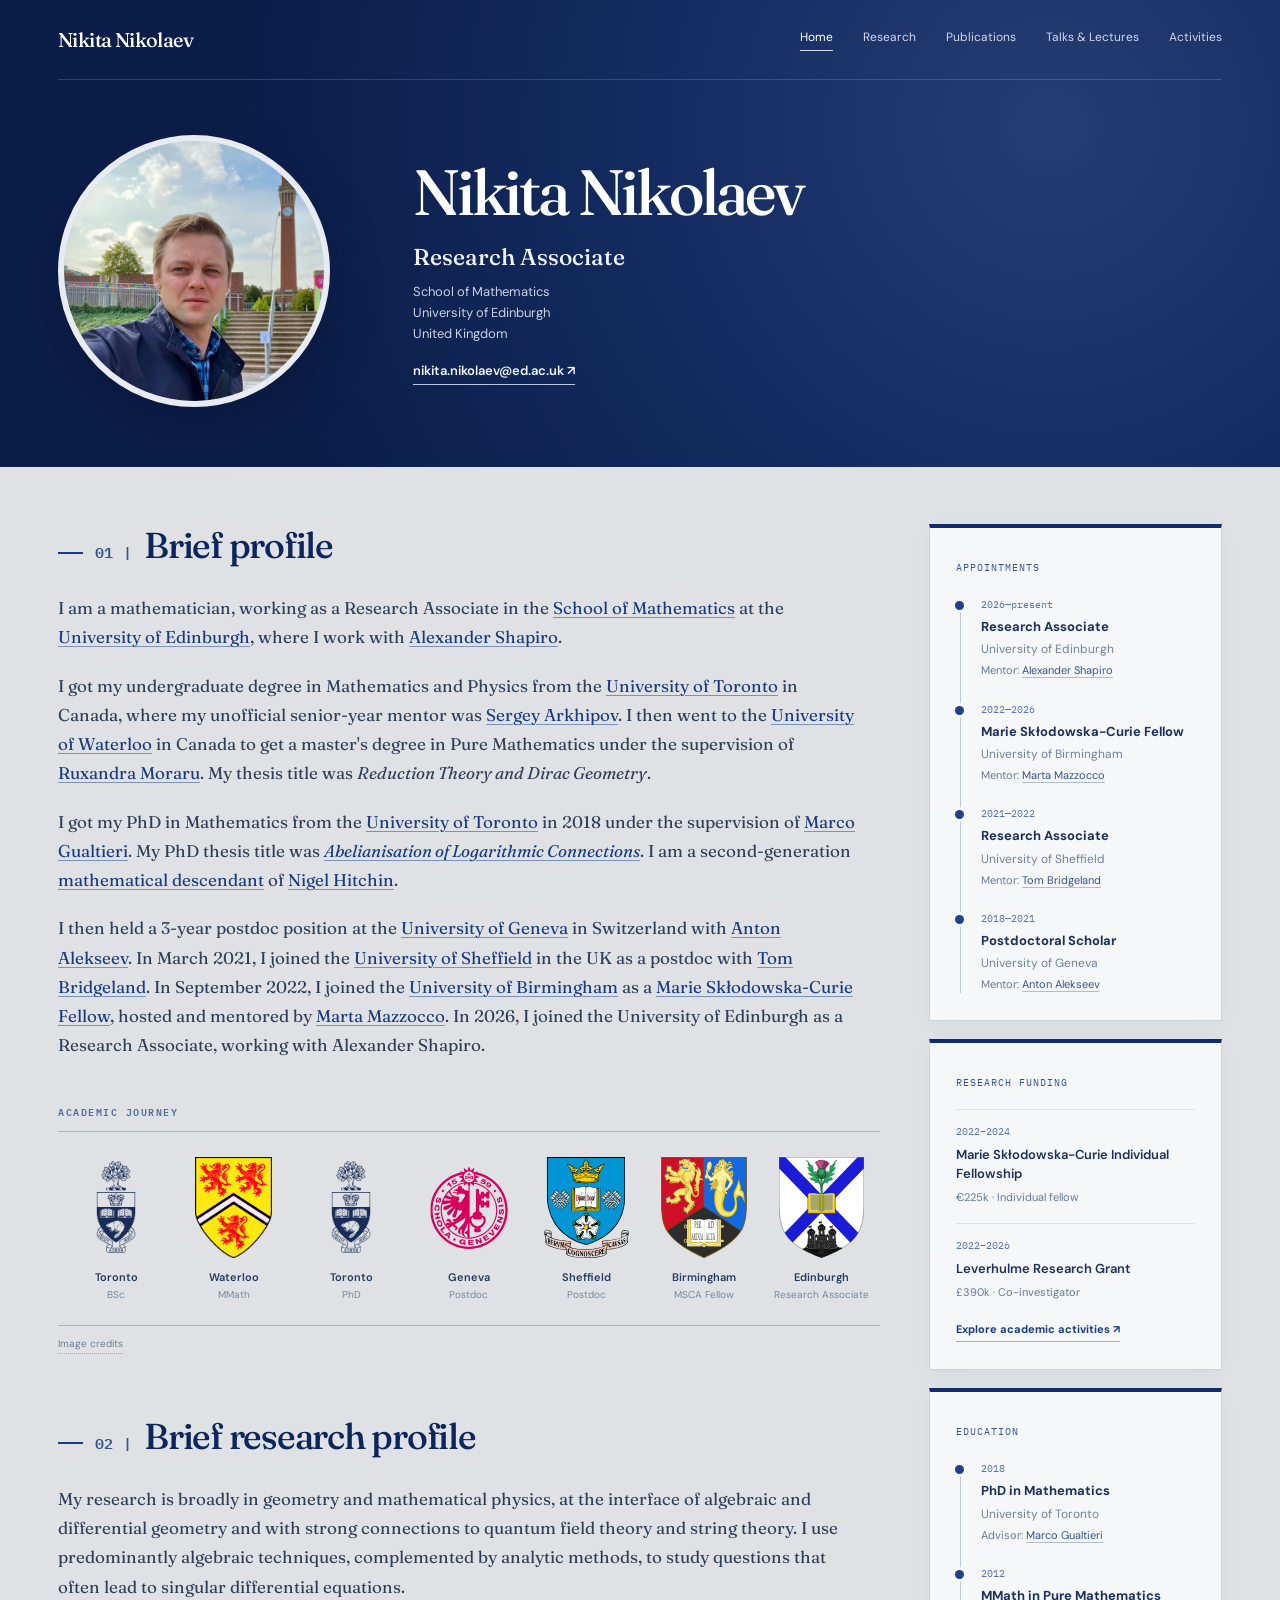
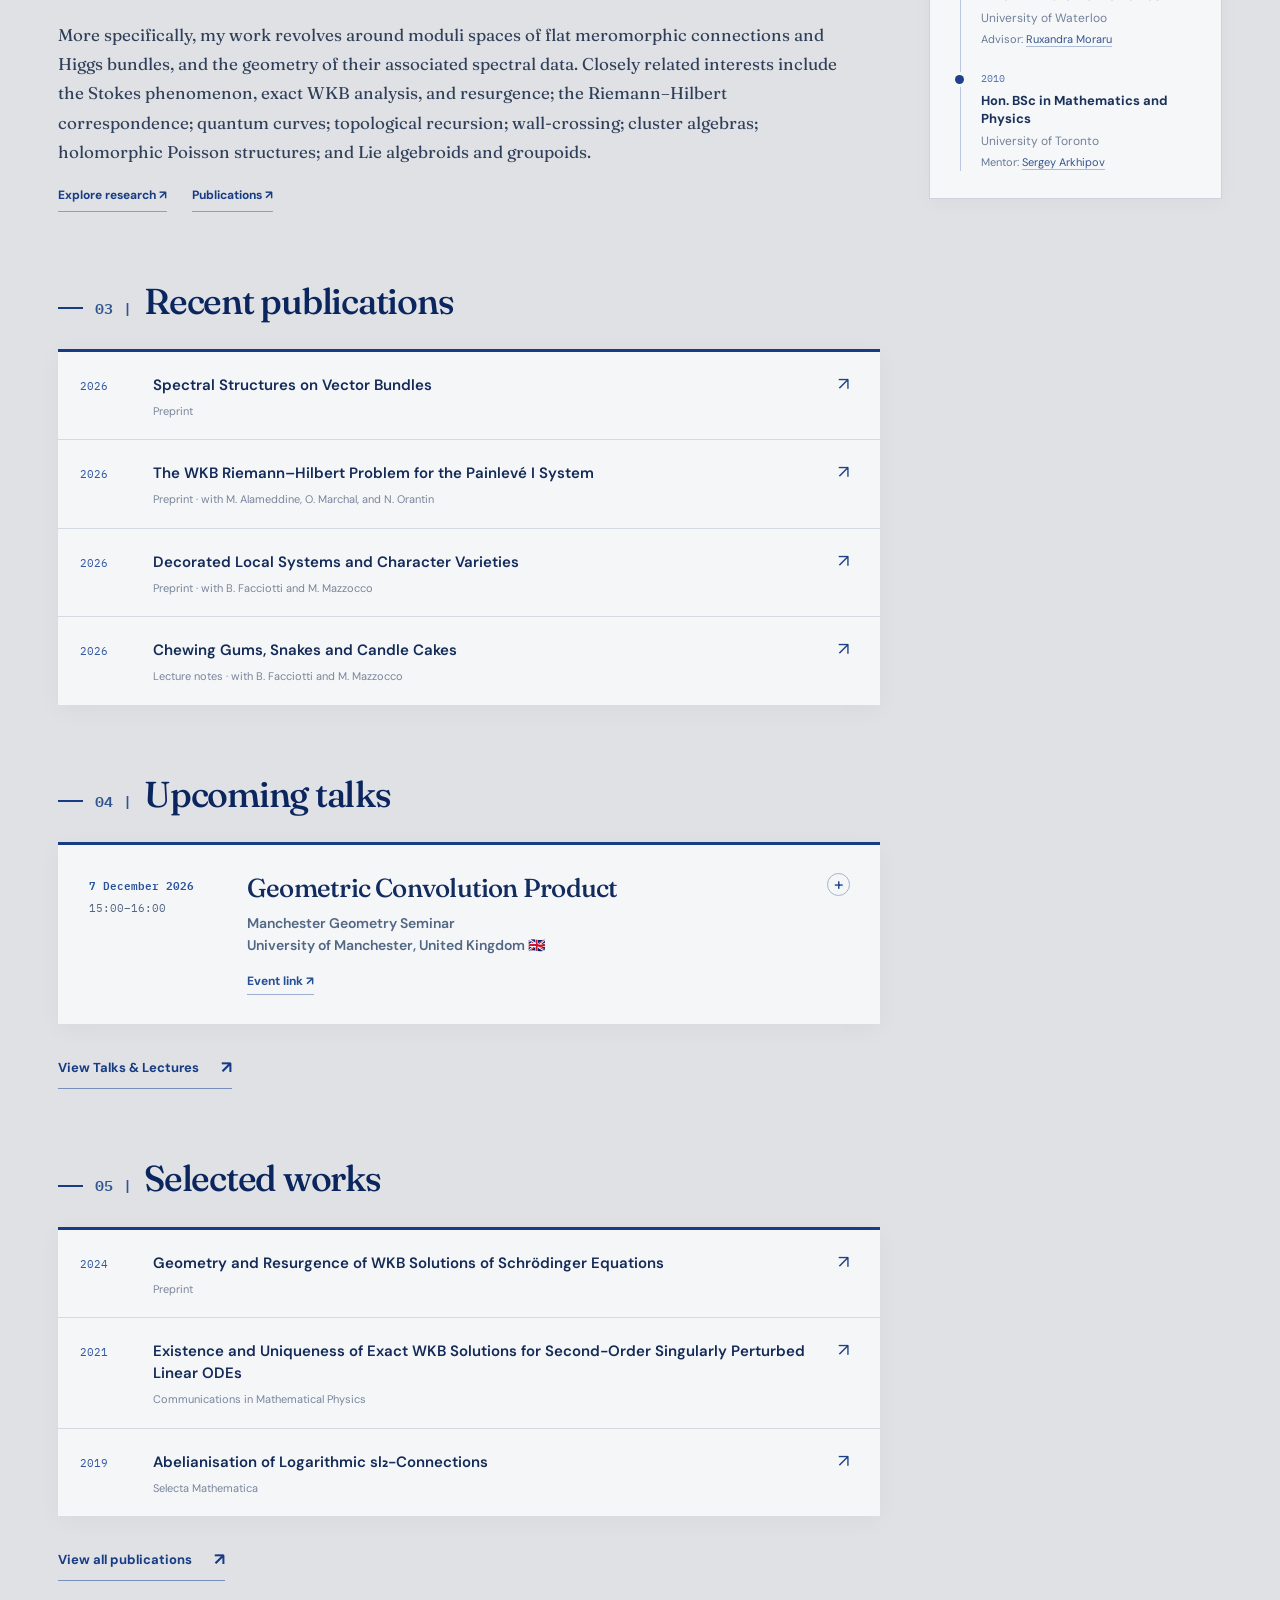
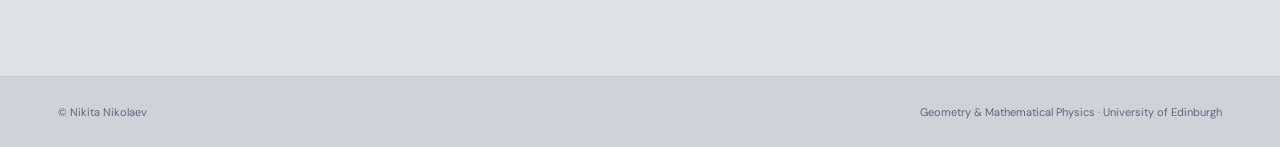
==== commit 56619c8e: "Show upcoming talks on the homepage" ====
--- a/index.html
+++ b/index.html
@@ -10,6 +10,7 @@
   <link rel="preconnect" href="https://fonts.gstatic.com" crossorigin>
   <link href="https://fonts.googleapis.com/css2?family=DM+Sans:wght@400;500;600;700&family=Fraunces:opsz,wght@9..144,400;9..144,500;9..144,600&family=IBM+Plex+Mono:wght@400;500;700&family=Manrope:wght@400;500;600;700;800&display=swap" rel="stylesheet">
   <link rel="stylesheet" href="style.css">
+  <script src="talks.js" defer></script>
 </head>
 <body>
   <main class="concept hybrid" id="hybrid">
@@ -114,6 +115,11 @@
             </a>
           </div>
         </section>
+        <section id="d-upcoming" class="d-work" aria-labelledby="d-upcoming-title" hidden>
+          <h2 id="d-upcoming-title" class="d-section-label d-title-label"><span class="d-title-index">04 |</span><span class="d-title-name">Upcoming talks</span></h2>
+          <div id="upcoming-talk-list" class="d-talk-list"></div>
+          <a class="d-all-papers" href="talks.html">View Talks &amp; Lectures <span aria-hidden="true">↗</span></a>
+        </section>
         <section id="d-work" class="d-work d-work-selected">
           <h2 class="d-section-label d-title-label"><span class="d-title-index">04 |</span><span class="d-title-name">Selected works</span></h2>
           <div class="d-paper-list">
--- a/style.css
+++ b/style.css
@@ -375,6 +375,9 @@
 .d-talk-body h3 { font: 500 clamp(20px,2.4vw,26px)/1.24 'Fraunces', Georgia, serif; letter-spacing: -.03em; color: #132c60; margin: 0 0 9px; }
 .d-talk-entry .d-pub-toggle-icon { top: 28px; right: 30px; }
 .d-talk-meta { margin: 0; color: #516783; font: 600 12px/1.55 'DM Sans', sans-serif; }
+#upcoming-talk-list .d-talk-meta { font-size: 14px; }
+#upcoming-talk-list .d-talk-date span { color: #516783; font-size: 11px; }
+#upcoming-talk-list .d-talk-links a { font-size: 12px; }
 .d-talk-talk-title { margin: 9px 0 0; color: #294779; font: 500 17px/1.45 'Fraunces', Georgia, serif; letter-spacing: -.01em; }
 #research-talk-list .d-talk-body h3, #lecture-course-list .d-talk-body h3, #research-course-list .d-talk-body h3 { font-size: clamp(19px,2vw,22px); }
 #research-talk-list .d-talk-meta, #lecture-course-list .d-talk-meta, #research-course-list .d-talk-meta { font-size: 14px; }
@@ -471,6 +474,7 @@
   .d-talks-section + .d-talks-section { margin-top: 58px; }
   .d-talks-heading-note { display: none; }
   .d-talk-entry { grid-template-columns: 1fr; gap: 12px; padding: 22px 21px 24px; }
+  #upcoming-talk-list .d-talk-entry { grid-template-columns: minmax(0, 1fr); }
   .d-talk-body { padding-right: 23px; }
   .d-talk-date { display: flex; flex-wrap: wrap; gap: 11px; align-items: baseline; padding-top: 0; }
   .d-talk-date span { margin: 0; }
